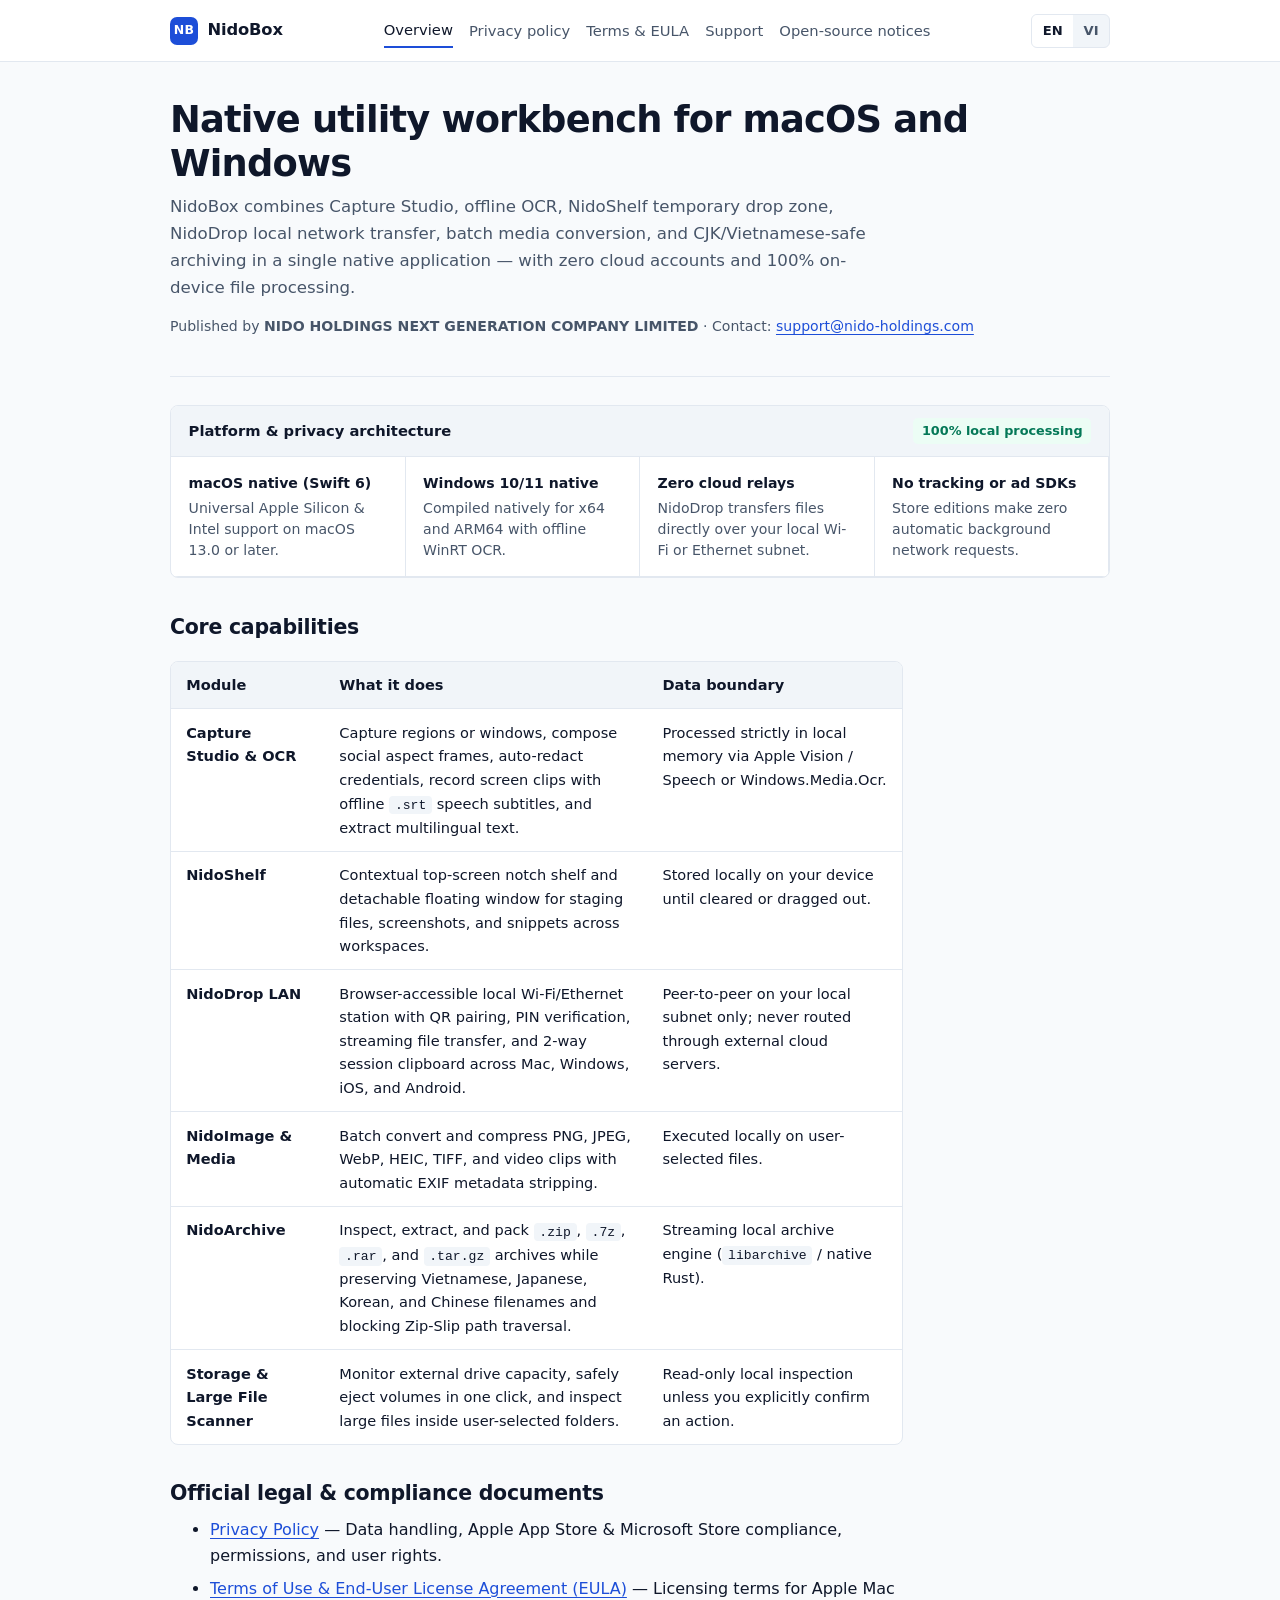
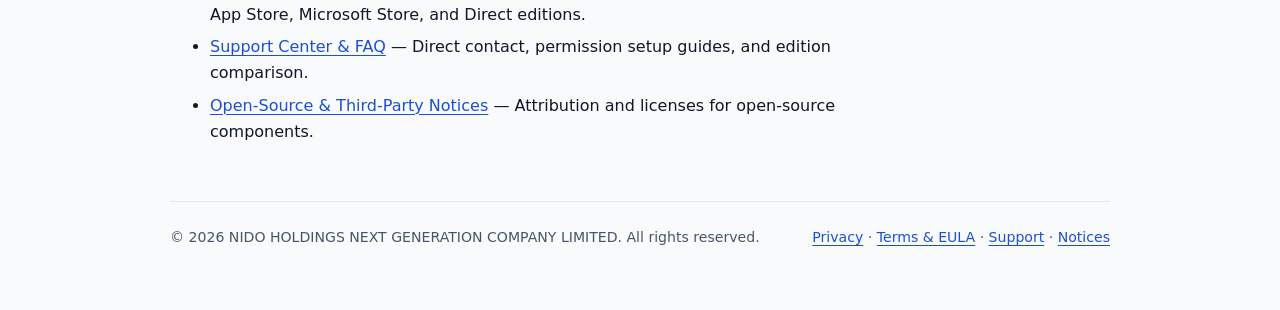
==== docs/index.html @ 32ec7fab "docs: publish Apple App Store & Microsoft Store privacy, terms, EULA, and support pages" ====
<!doctype html>
<html lang="en" data-lang="en">
<head>
  <meta charset="utf-8">
  <meta name="viewport" content="width=device-width, initial-scale=1">
  <title>NidoBox — Native Desktop Utility Workbench for macOS &amp; Windows</title>
  <meta name="description" content="Official product overview, privacy policy, license terms, and support center for NidoBox on macOS and Windows 10/11.">
  <link rel="stylesheet" href="legal.css">
  <script src="legal.js"></script>
</head>
<body>
  <header class="site-header">
    <div class="header-inner">
      <a class="brand-link" href="index.html">
        <span class="brand-badge">NB</span>
        <span>NidoBox</span>
      </a>
      <nav class="nav-row" aria-label="Documentation">
        <a href="index.html" aria-current="page">
          <span data-lang-block="en">Overview</span>
          <span data-lang-block="vi">Tổng quan</span>
        </a>
        <a href="privacy.html">
          <span data-lang-block="en">Privacy policy</span>
          <span data-lang-block="vi">Quyền riêng tư</span>
        </a>
        <a href="terms.html">
          <span data-lang-block="en">Terms &amp; EULA</span>
          <span data-lang-block="vi">Điều khoản &amp; EULA</span>
        </a>
        <a href="support.html">
          <span data-lang-block="en">Support</span>
          <span data-lang-block="vi">Hỗ trợ</span>
        </a>
        <a href="third-party-notices.html">
          <span data-lang-block="en">Open-source notices</span>
          <span data-lang-block="vi">Giấy phép mã nguồn mở</span>
        </a>
      </nav>
      <div class="lang-switch" role="group" aria-label="Language">
        <button type="button" class="lang-btn" data-set-lang="en" aria-pressed="true">EN</button>
        <button type="button" class="lang-btn" data-set-lang="vi" aria-pressed="false">VI</button>
      </div>
    </div>
  </header>

  <main class="page-shell">
    <div data-lang-block="en">
      <section class="doc-hero">
        <h1>Native utility workbench for macOS and Windows</h1>
        <p class="doc-lead">
          NidoBox combines Capture Studio, offline OCR, NidoShelf temporary drop zone, NidoDrop local network transfer, batch media conversion, and CJK/Vietnamese-safe archiving in a single native application — with zero cloud accounts and 100% on-device file processing.
        </p>
        <p class="doc-meta">
          Published by <strong>NIDO HOLDINGS NEXT GENERATION COMPANY LIMITED</strong> · Contact: <a href="mailto:support@nido-holdings.com">support@nido-holdings.com</a>
        </p>
      </section>

      <section class="summary-ledger" aria-label="Architecture summary">
        <div class="summary-ledger-header">
          <span>Platform &amp; privacy architecture</span>
          <span class="status-tag">100% local processing</span>
        </div>
        <div class="ledger-grid">
          <div class="ledger-cell">
            <strong>macOS native (Swift 6)</strong>
            <span>Universal Apple Silicon &amp; Intel support on macOS 13.0 or later.</span>
          </div>
          <div class="ledger-cell">
            <strong>Windows 10/11 native</strong>
            <span>Compiled natively for x64 and ARM64 with offline WinRT OCR.</span>
          </div>
          <div class="ledger-cell">
            <strong>Zero cloud relays</strong>
            <span>NidoDrop transfers files directly over your local Wi-Fi or Ethernet subnet.</span>
          </div>
          <div class="ledger-cell">
            <strong>No tracking or ad SDKs</strong>
            <span>Store editions make zero automatic background network requests.</span>
          </div>
        </div>
      </section>

      <div class="prose">
        <h2>Core capabilities</h2>
        <div class="table-wrap">
          <table class="spec-table">
            <thead>
              <tr>
                <th>Module</th>
                <th>What it does</th>
                <th>Data boundary</th>
              </tr>
            </thead>
            <tbody>
              <tr>
                <td><strong>Capture Studio &amp; OCR</strong></td>
                <td>Capture regions or windows, compose social aspect frames, auto-redact credentials, record screen clips with offline <code>.srt</code> speech subtitles, and extract multilingual text.</td>
                <td>Processed strictly in local memory via Apple Vision / Speech or Windows.Media.Ocr.</td>
              </tr>
              <tr>
                <td><strong>NidoShelf</strong></td>
                <td>Contextual top-screen notch shelf and detachable floating window for staging files, screenshots, and snippets across workspaces.</td>
                <td>Stored locally on your device until cleared or dragged out.</td>
              </tr>
              <tr>
                <td><strong>NidoDrop LAN</strong></td>
                <td>Browser-accessible local Wi-Fi/Ethernet station with QR pairing, PIN verification, streaming file transfer, and 2-way session clipboard across Mac, Windows, iOS, and Android.</td>
                <td>Peer-to-peer on your local subnet only; never routed through external cloud servers.</td>
              </tr>
              <tr>
                <td><strong>NidoImage &amp; Media</strong></td>
                <td>Batch convert and compress PNG, JPEG, WebP, HEIC, TIFF, and video clips with automatic EXIF metadata stripping.</td>
                <td>Executed locally on user-selected files.</td>
              </tr>
              <tr>
                <td><strong>NidoArchive</strong></td>
                <td>Inspect, extract, and pack <code>.zip</code>, <code>.7z</code>, <code>.rar</code>, and <code>.tar.gz</code> archives while preserving Vietnamese, Japanese, Korean, and Chinese filenames and blocking Zip-Slip path traversal.</td>
                <td>Streaming local archive engine (<code>libarchive</code> / native Rust).</td>
              </tr>
              <tr>
                <td><strong>Storage &amp; Large File Scanner</strong></td>
                <td>Monitor external drive capacity, safely eject volumes in one click, and inspect large files inside user-selected folders.</td>
                <td>Read-only local inspection unless you explicitly confirm an action.</td>
              </tr>
            </tbody>
          </table>
        </div>

        <h2>Official legal &amp; compliance documents</h2>
        <ul>
          <li><a href="privacy.html">Privacy Policy</a> — Data handling, Apple App Store &amp; Microsoft Store compliance, permissions, and user rights.</li>
          <li><a href="terms.html">Terms of Use &amp; End-User License Agreement (EULA)</a> — Licensing terms for Apple Mac App Store, Microsoft Store, and Direct editions.</li>
          <li><a href="support.html">Support Center &amp; FAQ</a> — Direct contact, permission setup guides, and edition comparison.</li>
          <li><a href="third-party-notices.html">Open-Source &amp; Third-Party Notices</a> — Attribution and licenses for open-source components.</li>
        </ul>
      </div>
    </div>

    <div data-lang-block="vi">
      <section class="doc-hero">
        <h1>Bộ công cụ tiện ích gốc cho macOS và Windows</h1>
        <p class="doc-lead">
          NidoBox hợp nhất Capture Studio, nhận diện chữ OCR ngoại tuyến, kệ tạm tai thỏ NidoShelf, trạm truyền tệp nội bộ NidoDrop LAN, chuyển đổi ảnh/video hàng loạt và giải nén chuẩn dấu Tiếng Việt/CJK trong một ứng dụng gốc duy nhất — không cần tài khoản đám mây và xử lý 100% ngay trên thiết bị.
        </p>
        <p class="doc-meta">
          Phát hành bởi <strong>NIDO HOLDINGS NEXT GENERATION COMPANY LIMITED</strong> · Liên hệ: <a href="mailto:support@nido-holdings.com">support@nido-holdings.com</a>
        </p>
      </section>

      <section class="summary-ledger" aria-label="Tóm tắt kiến trúc">
        <div class="summary-ledger-header">
          <span>Kiến trúc nền tảng &amp; quyền riêng tư</span>
          <span class="status-tag">Xử lý 100% nội bộ</span>
        </div>
        <div class="ledger-grid">
          <div class="ledger-cell">
            <strong>macOS gốc (Swift 6)</strong>
            <span>Hỗ trợ Apple Silicon &amp; Intel trên macOS 13.0 trở lên.</span>
          </div>
          <div class="ledger-cell">
            <strong>Windows 10/11 gốc</strong>
            <span>Biên dịch gốc cho x64 và ARM64 kèm WinRT OCR ngoại tuyến.</span>
          </div>
          <div class="ledger-cell">
            <strong>Không qua máy chủ trung gian</strong>
            <span>NidoDrop truyền tệp trực tiếp trong mạng Wi-Fi hoặc dây LAN nội bộ.</span>
          </div>
          <div class="ledger-cell">
            <strong>Không SDK theo dõi hay quảng cáo</strong>
            <span>Bản phát hành trên Store không gửi bất kỳ kết nối mạng ngầm tự động nào.</span>
          </div>
        </div>
      </section>

      <div class="prose">
        <h2>Các phân hệ chính</h2>
        <div class="table-wrap">
          <table class="spec-table">
            <thead>
              <tr>
                <th>Phân hệ</th>
                <th>Chức năng</th>
                <th>Phạm vi dữ liệu</th>
              </tr>
            </thead>
            <tbody>
              <tr>
                <td><strong>Capture Studio &amp; OCR</strong></td>
                <td>Chụp vùng chọn hoặc cửa sổ, căn khung trình bày, tự động làm mờ thông tin nhạy cảm, quay màn hình kèm phụ đề <code>.srt</code> ngoại tuyến và trích xuất văn bản đa ngôn ngữ.</td>
                <td>Xử lý hoàn toàn trên bộ nhớ máy qua Apple Vision / Speech hoặc Windows.Media.Ocr.</td>
              </tr>
              <tr>
                <td><strong>NidoShelf</strong></td>
                <td>Kệ tạm vùng tai thỏ cạnh trên màn hình và cửa sổ nổi tách rời 1 chạm để giữ tạm tệp, ảnh chụp, văn bản khi chuyển đổi không gian làm việc.</td>
                <td>Lưu cục bộ trên thiết bị cho tới khi người dùng kéo ra hoặc xoá.</td>
              </tr>
              <tr>
                <td><strong>NidoDrop LAN</strong></td>
                <td>Trạm truyền tệp qua trình duyệt nội bộ bằng mã QR và mã PIN, truyền luồng tệp dung lượng lớn và đồng bộ Clipboard 2 chiều giữa Mac, Windows, iOS và Android.</td>
                <td>Kết nối ngang hàng trong mạng nội bộ; không đi qua máy chủ đám mây bên ngoài.</td>
              </tr>
              <tr>
                <td><strong>NidoImage &amp; Media</strong></td>
                <td>Nén và chuyển đổi hàng loạt PNG, JPEG, WebP, HEIC, TIFF và video, tự động gỡ siêu dữ liệu vị trí EXIF.</td>
                <td>Thực thi cục bộ trên các tệp do người dùng chọn.</td>
              </tr>
              <tr>
                <td><strong>NidoArchive</strong></td>
                <td>Xem trước, giải nén và đóng gói <code>.zip</code>, <code>.7z</code>, <code>.rar</code>, <code>.tar.gz</code> giữ nguyên tên tệp Tiếng Việt, Nhật, Hàn, Trung và chặn lỗ hổng Zip-Slip.</td>
                <td>Bộ giải nén luồng cục bộ (<code>libarchive</code> / Rust gốc).</td>
              </tr>
              <tr>
                <td><strong>Ổ đĩa &amp; Quét tệp lớn</strong></td>
                <td>Theo dõi dung lượng ổ gắn ngoài, ngắt kết nối an toàn 1 chạm và rà soát tệp dung lượng lớn trong thư mục chỉ định.</td>
                <td>Đọc cục bộ trên thiết bị; chỉ thao tác khi người dùng xác nhận.</td>
              </tr>
            </tbody>
          </table>
        </div>

        <h2>Tài liệu pháp lý &amp; hỗ trợ chính thức</h2>
        <ul>
          <li><a href="privacy.html">Chính sách Quyền riêng tư (Privacy Policy)</a> — Minh bạch xử lý dữ liệu, quyền hệ thống và quyền của người dùng trên Apple App Store &amp; Microsoft Store.</li>
          <li><a href="terms.html">Điều khoản Sử dụng &amp; Thỏa thuận Cấp phép (Terms &amp; EULA)</a> — Điều khoản áp dụng cho bản Mac App Store, Microsoft Store và bản cài đặt trực tiếp.</li>
          <li><a href="support.html">Trung tâm Hỗ trợ &amp; Giải đáp (Support)</a> — Thông tin liên hệ pháp nhân, hướng dẫn cấp quyền hệ thống và bảng đối chiếu phiên bản.</li>
          <li><a href="third-party-notices.html">Giấy phép Mã nguồn mở (Third-Party Notices)</a> — Thông tin bản quyền các thư viện mã nguồn mở đi kèm.</li>
        </ul>
      </div>
    </div>

    <footer class="site-footer">
      <div>© 2026 NIDO HOLDINGS NEXT GENERATION COMPANY LIMITED. All rights reserved.</div>
      <div>
        <a href="privacy.html">Privacy</a> ·
        <a href="terms.html">Terms &amp; EULA</a> ·
        <a href="support.html">Support</a> ·
        <a href="third-party-notices.html">Notices</a>
      </div>
    </footer>
  </main>
</body>
</html>
---- docs/legal.css ----
:root {
  --paper: #f8fafc;
  --surface: #ffffff;
  --surface-subtle: #f1f5f9;
  --ink: #0f172a;
  --ink-muted: #475569;
  --rule: #e2e8f0;
  --cobalt: #1d4ed8;
  --cobalt-soft: #eff6ff;
  --emerald: #047857;
  --emerald-soft: #ecfdf5;
}

@media (prefers-color-scheme: dark) {
  :root {
    --paper: #0f141c;
    --surface: #151d28;
    --surface-subtle: #1c2635;
    --ink: #f1f5f9;
    --ink-muted: #94a3b8;
    --rule: #243042;
    --cobalt: #60a5fa;
    --cobalt-soft: rgba(96, 165, 250, 0.12);
    --emerald: #34d399;
    --emerald-soft: rgba(52, 211, 153, 0.12);
  }
}

*,
*::before,
*::after {
  box-sizing: border-box;
}

html {
  font-size: 16px;
  -webkit-text-size-adjust: 100%;
  scroll-behavior: smooth;
}

@media (prefers-reduced-motion: reduce) {
  html {
    scroll-behavior: auto;
  }
}

body {
  margin: 0;
  background: var(--paper);
  color: var(--ink);
  font-family: -apple-system, BlinkMacSystemFont, "Segoe UI Variable Text", "Segoe UI", system-ui, sans-serif;
  line-height: 1.62;
}

html[data-lang="en"] [data-lang-block="vi"] {
  display: none !important;
}

html[data-lang="vi"] [data-lang-block="en"] {
  display: none !important;
}

a {
  color: var(--cobalt);
  text-decoration-thickness: 1px;
  text-underline-offset: 3px;
}

a:hover {
  text-decoration-thickness: 2px;
}

a:focus-visible,
button:focus-visible {
  outline: 2px solid var(--cobalt);
  outline-offset: 2px;
}

code,
.mono {
  font-family: ui-monospace, SFMono-Regular, Menlo, Consolas, monospace;
  font-size: 0.9em;
  background: var(--surface-subtle);
  padding: 0.12rem 0.36rem;
  border-radius: 4px;
}

.site-header {
  border-bottom: 1px solid var(--rule);
  background: var(--surface);
  position: sticky;
  top: 0;
  z-index: 20;
}

.header-inner {
  max-width: 980px;
  margin: 0 auto;
  padding: 0.85rem 1.25rem;
  display: flex;
  flex-wrap: wrap;
  align-items: center;
  justify-content: space-between;
  gap: 0.85rem;
}

.brand-link {
  display: inline-flex;
  align-items: center;
  gap: 0.6rem;
  text-decoration: none;
  color: var(--ink);
  font-weight: 700;
  font-size: 1.02rem;
  letter-spacing: -0.01em;
}

.brand-badge {
  width: 28px;
  height: 28px;
  border-radius: 7px;
  background: var(--cobalt);
  color: #ffffff;
  display: inline-flex;
  align-items: center;
  justify-content: center;
  font-size: 0.78rem;
  font-weight: 700;
  letter-spacing: 0.02em;
}

.nav-row {
  display: flex;
  flex-wrap: wrap;
  align-items: center;
  gap: 0.35rem 1rem;
}

.nav-row a {
  color: var(--ink-muted);
  text-decoration: none;
  font-size: 0.92rem;
  font-weight: 500;
  padding: 0.25rem 0;
}

.nav-row a[aria-current="page"],
.nav-row a:hover {
  color: var(--ink);
}

.nav-row a[aria-current="page"] {
  border-bottom: 2px solid var(--cobalt);
}

.lang-switch {
  display: inline-flex;
  border: 1px solid var(--rule);
  border-radius: 6px;
  overflow: hidden;
  background: var(--surface-subtle);
}

.lang-btn {
  appearance: none;
  border: 0;
  background: transparent;
  color: var(--ink-muted);
  font: inherit;
  font-size: 0.82rem;
  font-weight: 600;
  padding: 0.32rem 0.65rem;
  cursor: pointer;
  min-height: 32px;
}

.lang-btn[aria-pressed="true"] {
  background: var(--surface);
  color: var(--ink);
}

.page-shell {
  max-width: 980px;
  margin: 0 auto;
  padding: 2.25rem 1.25rem 4rem;
}

.doc-hero {
  padding-bottom: 1.5rem;
  border-bottom: 1px solid var(--rule);
  margin-bottom: 1.75rem;
}

.doc-hero h1 {
  margin: 0 0 0.55rem;
  font-size: clamp(1.75rem, 3.2vw, 2.3rem);
  line-height: 1.18;
  letter-spacing: -0.022em;
}

.doc-lead {
  margin: 0;
  max-width: 68ch;
  color: var(--ink-muted);
  font-size: 1.04rem;
}

.doc-meta {
  margin-top: 0.85rem;
  font-size: 0.88rem;
  color: var(--ink-muted);
}

/* Pinned top summary ledger */
.summary-ledger {
  background: var(--surface);
  border: 1px solid var(--rule);
  border-radius: 8px;
  margin-bottom: 2.25rem;
  overflow: hidden;
}

.summary-ledger-header {
  padding: 0.75rem 1.1rem;
  background: var(--surface-subtle);
  border-bottom: 1px solid var(--rule);
  font-weight: 600;
  font-size: 0.92rem;
  display: flex;
  align-items: center;
  justify-content: space-between;
  gap: 0.75rem;
}

.status-tag {
  display: inline-block;
  padding: 0.16rem 0.55rem;
  border-radius: 5px;
  background: var(--emerald-soft);
  color: var(--emerald);
  font-size: 0.8rem;
  font-weight: 600;
}

.ledger-grid {
  display: grid;
  grid-template-columns: repeat(auto-fit, minmax(220px, 1fr));
}

.ledger-cell {
  padding: 0.95rem 1.1rem;
  border-bottom: 1px solid var(--rule);
  border-right: 1px solid var(--rule);
}

.ledger-cell strong {
  display: block;
  font-size: 0.88rem;
  margin-bottom: 0.22rem;
}

.ledger-cell span {
  display: block;
  font-size: 0.88rem;
  color: var(--ink-muted);
  line-height: 1.48;
}

.prose {
  max-width: 72ch;
}

.prose h2 {
  margin: 2.2rem 0 0.65rem;
  font-size: 1.28rem;
  line-height: 1.3;
  letter-spacing: -0.012em;
}

.prose h3 {
  margin: 1.4rem 0 0.45rem;
  font-size: 1.04rem;
  line-height: 1.38;
}

.prose p,
.prose ul,
.prose ol {
  margin: 0 0 1rem;
}

.prose li {
  margin-bottom: 0.42rem;
}

.table-wrap {
  margin: 1.25rem 0 1.75rem;
  overflow-x: auto;
  border: 1px solid var(--rule);
  border-radius: 8px;
  background: var(--surface);
}

.spec-table {
  width: 100%;
  border-collapse: collapse;
  font-size: 0.91rem;
  text-align: left;
}

.spec-table th,
.spec-table td {
  padding: 0.72rem 0.95rem;
  border-bottom: 1px solid var(--rule);
  vertical-align: top;
}

.spec-table th {
  background: var(--surface-subtle);
  font-weight: 600;
  color: var(--ink);
}

.spec-table tr:last-child td {
  border-bottom: 0;
}

.callout-note {
  margin: 1.25rem 0;
  padding: 0.95rem 1.1rem;
  background: var(--cobalt-soft);
  border-left: 3px solid var(--cobalt);
  border-radius: 0 6px 6px 0;
  font-size: 0.93rem;
}

.site-footer {
  margin-top: 3.5rem;
  padding-top: 1.5rem;
  border-top: 1px solid var(--rule);
  color: var(--ink-muted);
  font-size: 0.88rem;
  display: flex;
  flex-wrap: wrap;
  justify-content: space-between;
  gap: 0.75rem 1.5rem;
}

@media (max-width: 640px) {
  .header-inner {
    align-items: flex-start;
  }
  .ledger-cell {
    border-right: 0;
  }
}

@media print {
  .site-header {
    position: static;
  }
  .lang-switch {
    display: none;
  }
  body {
    background: #ffffff;
    color: #000000;
  }
}
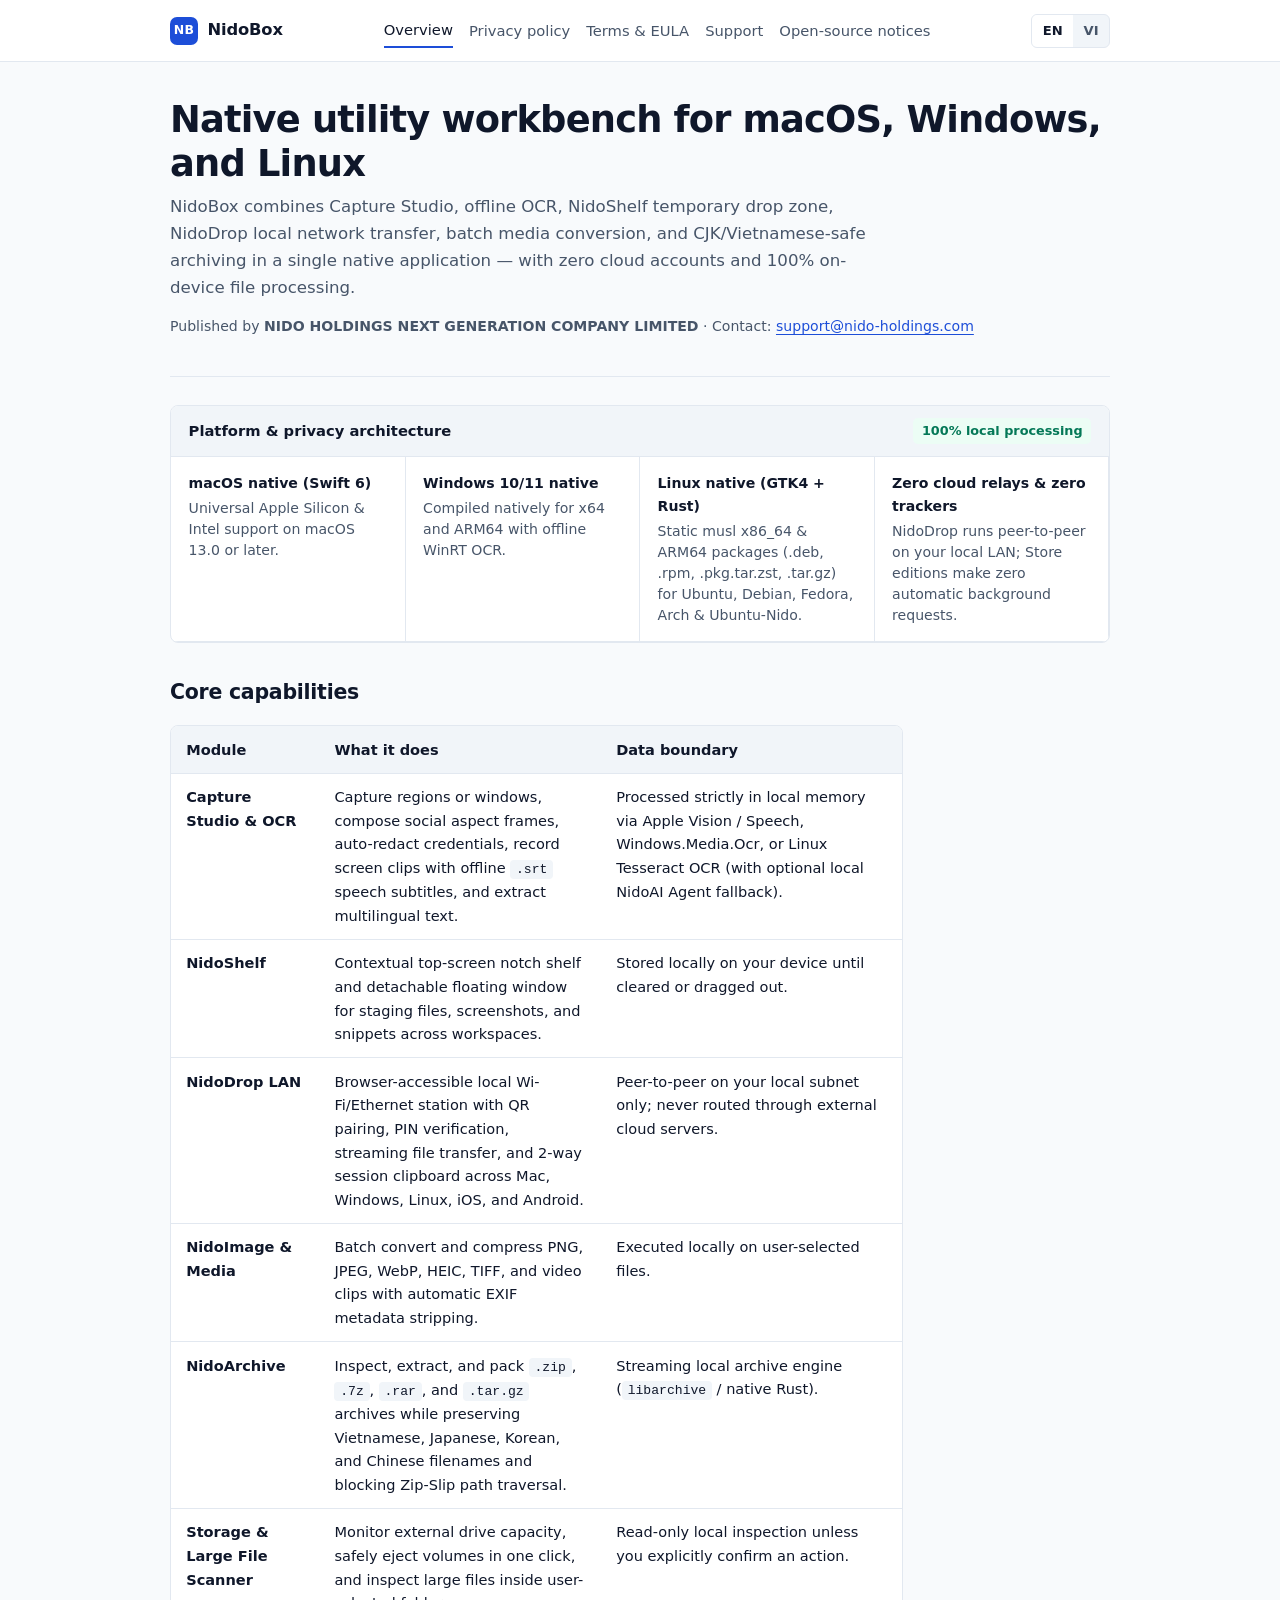
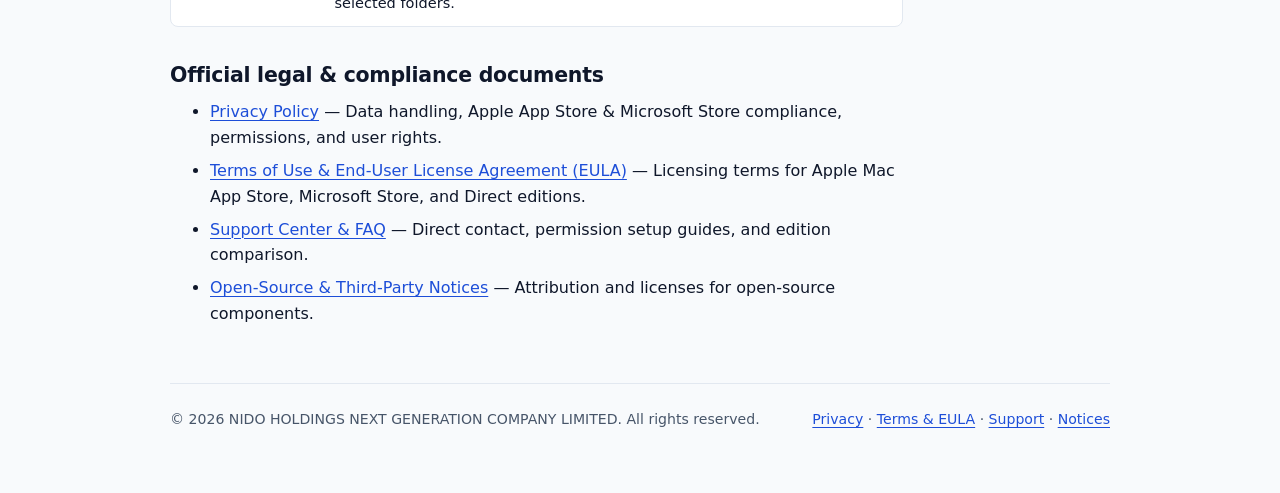
==== commit a42cc4be: "docs: publish Apple App Store & Microsoft Store privacy, terms, EULA, and support pages" ====
--- a/docs/index.html
+++ b/docs/index.html
@@ -3,8 +3,8 @@
 <head>
   <meta charset="utf-8">
   <meta name="viewport" content="width=device-width, initial-scale=1">
-  <title>NidoBox — Native Desktop Utility Workbench for macOS &amp; Windows</title>
-  <meta name="description" content="Official product overview, privacy policy, license terms, and support center for NidoBox on macOS and Windows 10/11.">
+  <title>NidoBox — Native Desktop Utility Workbench for macOS, Windows &amp; Linux</title>
+  <meta name="description" content="Official product overview, privacy policy, license terms, and support center for NidoBox on macOS, Windows 10/11, and Linux.">
   <link rel="stylesheet" href="legal.css">
   <script src="legal.js"></script>
 </head>
@@ -47,7 +47,7 @@
   <main class="page-shell">
     <div data-lang-block="en">
       <section class="doc-hero">
-        <h1>Native utility workbench for macOS and Windows</h1>
+        <h1>Native utility workbench for macOS, Windows, and Linux</h1>
         <p class="doc-lead">
           NidoBox combines Capture Studio, offline OCR, NidoShelf temporary drop zone, NidoDrop local network transfer, batch media conversion, and CJK/Vietnamese-safe archiving in a single native application — with zero cloud accounts and 100% on-device file processing.
         </p>
@@ -71,12 +71,12 @@
             <span>Compiled natively for x64 and ARM64 with offline WinRT OCR.</span>
           </div>
           <div class="ledger-cell">
-            <strong>Zero cloud relays</strong>
-            <span>NidoDrop transfers files directly over your local Wi-Fi or Ethernet subnet.</span>
-          </div>
-          <div class="ledger-cell">
-            <strong>No tracking or ad SDKs</strong>
-            <span>Store editions make zero automatic background network requests.</span>
+            <strong>Linux native (GTK4 + Rust)</strong>
+            <span>Static musl x86_64 &amp; ARM64 packages (.deb, .rpm, .pkg.tar.zst, .tar.gz) for Ubuntu, Debian, Fedora, Arch &amp; Ubuntu-Nido.</span>
+          </div>
+          <div class="ledger-cell">
+            <strong>Zero cloud relays &amp; zero trackers</strong>
+            <span>NidoDrop runs peer-to-peer on your local LAN; Store editions make zero automatic background requests.</span>
           </div>
         </div>
       </section>
@@ -96,7 +96,7 @@
               <tr>
                 <td><strong>Capture Studio &amp; OCR</strong></td>
                 <td>Capture regions or windows, compose social aspect frames, auto-redact credentials, record screen clips with offline <code>.srt</code> speech subtitles, and extract multilingual text.</td>
-                <td>Processed strictly in local memory via Apple Vision / Speech or Windows.Media.Ocr.</td>
+                <td>Processed strictly in local memory via Apple Vision / Speech, Windows.Media.Ocr, or Linux Tesseract OCR (with optional local NidoAI Agent fallback).</td>
               </tr>
               <tr>
                 <td><strong>NidoShelf</strong></td>
@@ -105,7 +105,7 @@
               </tr>
               <tr>
                 <td><strong>NidoDrop LAN</strong></td>
-                <td>Browser-accessible local Wi-Fi/Ethernet station with QR pairing, PIN verification, streaming file transfer, and 2-way session clipboard across Mac, Windows, iOS, and Android.</td>
+                <td>Browser-accessible local Wi-Fi/Ethernet station with QR pairing, PIN verification, streaming file transfer, and 2-way session clipboard across Mac, Windows, Linux, iOS, and Android.</td>
                 <td>Peer-to-peer on your local subnet only; never routed through external cloud servers.</td>
               </tr>
               <tr>
@@ -139,7 +139,7 @@
 
     <div data-lang-block="vi">
       <section class="doc-hero">
-        <h1>Bộ công cụ tiện ích gốc cho macOS và Windows</h1>
+        <h1>Bộ công cụ tiện ích gốc cho macOS, Windows và Linux</h1>
         <p class="doc-lead">
           NidoBox hợp nhất Capture Studio, nhận diện chữ OCR ngoại tuyến, kệ tạm tai thỏ NidoShelf, trạm truyền tệp nội bộ NidoDrop LAN, chuyển đổi ảnh/video hàng loạt và giải nén chuẩn dấu Tiếng Việt/CJK trong một ứng dụng gốc duy nhất — không cần tài khoản đám mây và xử lý 100% ngay trên thiết bị.
         </p>
@@ -163,12 +163,12 @@
             <span>Biên dịch gốc cho x64 và ARM64 kèm WinRT OCR ngoại tuyến.</span>
           </div>
           <div class="ledger-cell">
-            <strong>Không qua máy chủ trung gian</strong>
-            <span>NidoDrop truyền tệp trực tiếp trong mạng Wi-Fi hoặc dây LAN nội bộ.</span>
-          </div>
-          <div class="ledger-cell">
-            <strong>Không SDK theo dõi hay quảng cáo</strong>
-            <span>Bản phát hành trên Store không gửi bất kỳ kết nối mạng ngầm tự động nào.</span>
+            <strong>Linux gốc (GTK4 + Rust)</strong>
+            <span>Gói tĩnh musl x86_64 &amp; ARM64 (.deb, .rpm, .pkg.tar.zst, .tar.gz) cho Ubuntu, Debian, Fedora, Arch &amp; Ubuntu-Nido.</span>
+          </div>
+          <div class="ledger-cell">
+            <strong>Không máy chủ trung gian &amp; không theo dõi</strong>
+            <span>NidoDrop truyền ngang hàng trong mạng nội bộ; bản Store không gửi kết nối mạng ngầm tự động.</span>
           </div>
         </div>
       </section>
@@ -188,7 +188,7 @@
               <tr>
                 <td><strong>Capture Studio &amp; OCR</strong></td>
                 <td>Chụp vùng chọn hoặc cửa sổ, căn khung trình bày, tự động làm mờ thông tin nhạy cảm, quay màn hình kèm phụ đề <code>.srt</code> ngoại tuyến và trích xuất văn bản đa ngôn ngữ.</td>
-                <td>Xử lý hoàn toàn trên bộ nhớ máy qua Apple Vision / Speech hoặc Windows.Media.Ocr.</td>
+                <td>Xử lý hoàn toàn trên bộ nhớ máy qua Apple Vision / Speech, Windows.Media.Ocr hoặc Tesseract OCR trên Linux (tuỳ chọn fallback NidoAI Agent nội bộ).</td>
               </tr>
               <tr>
                 <td><strong>NidoShelf</strong></td>
@@ -197,7 +197,7 @@
               </tr>
               <tr>
                 <td><strong>NidoDrop LAN</strong></td>
-                <td>Trạm truyền tệp qua trình duyệt nội bộ bằng mã QR và mã PIN, truyền luồng tệp dung lượng lớn và đồng bộ Clipboard 2 chiều giữa Mac, Windows, iOS và Android.</td>
+                <td>Trạm truyền tệp qua trình duyệt nội bộ bằng mã QR và mã PIN, truyền luồng tệp dung lượng lớn và đồng bộ Clipboard 2 chiều giữa Mac, Windows, Linux, iOS và Android.</td>
                 <td>Kết nối ngang hàng trong mạng nội bộ; không đi qua máy chủ đám mây bên ngoài.</td>
               </tr>
               <tr>
